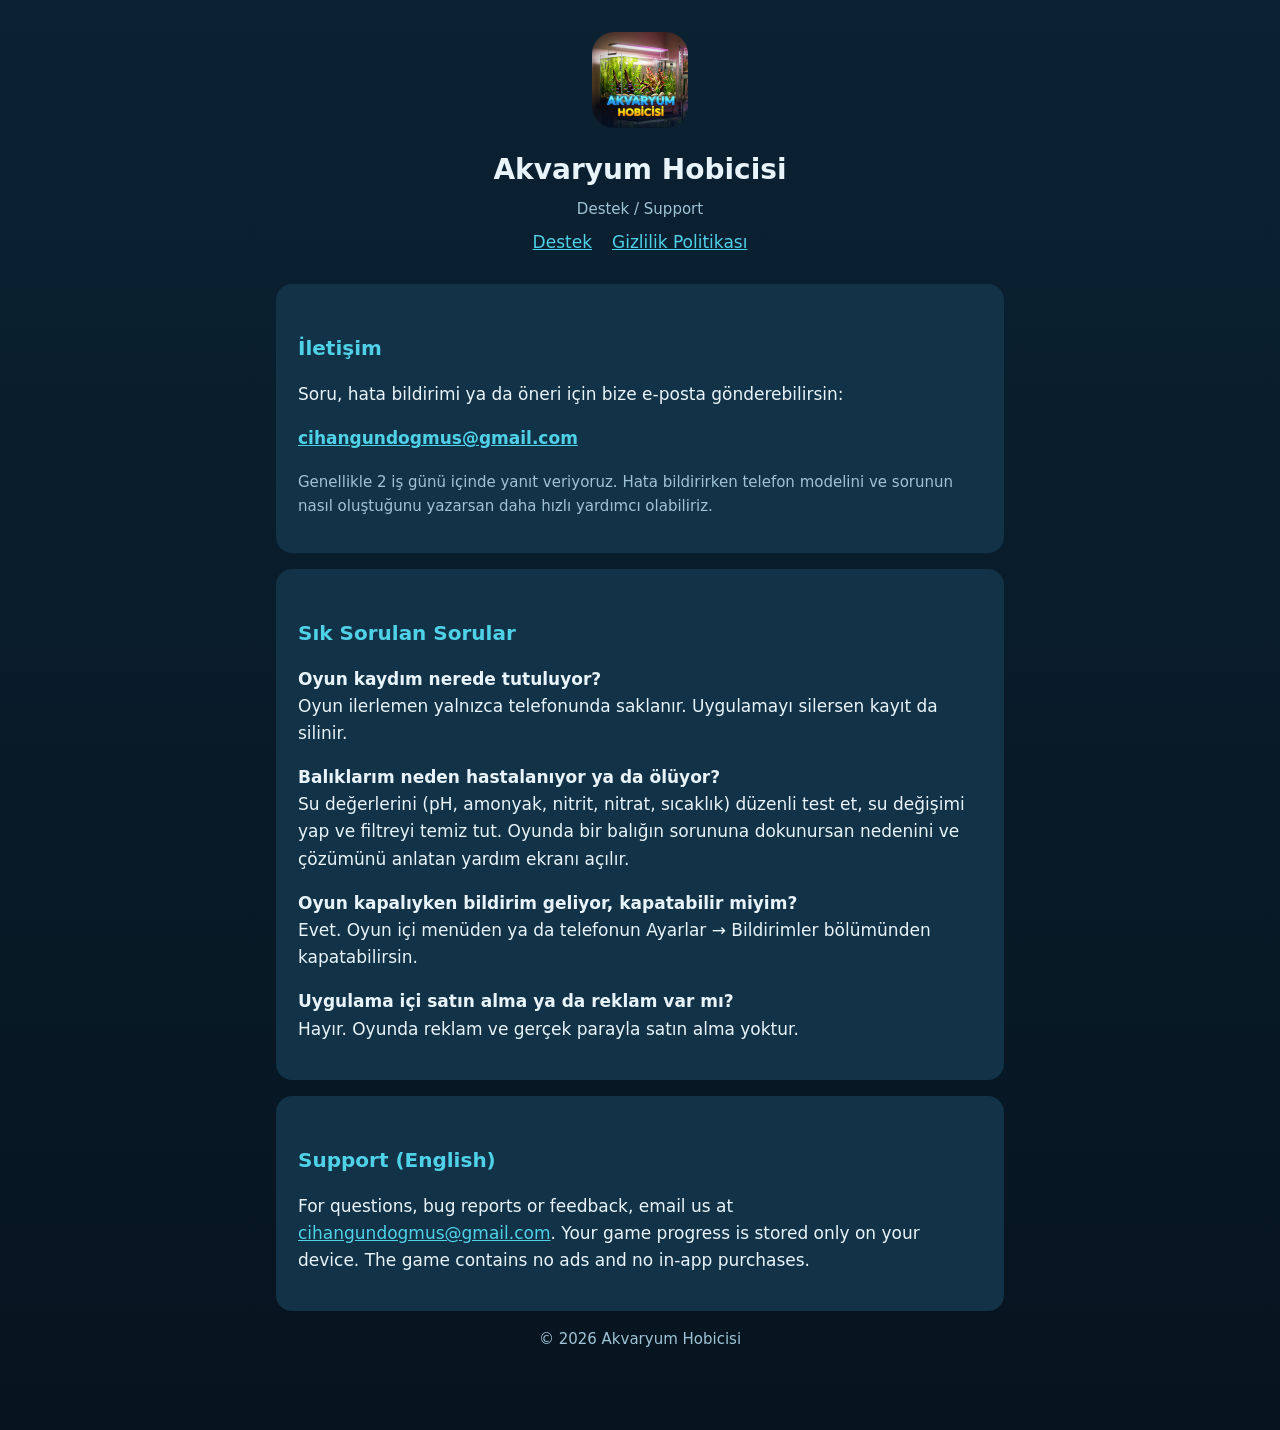
==== index.html @ 43b0ea5a "Destek ve gizlilik sayfalari Co-Authored-By: Claude Opus 5.5 <noreply@anthropic.com>" ====
<!doctype html>
<html lang="tr"><head><meta charset="utf-8"><meta name="viewport" content="width=device-width,initial-scale=1">
<title>Akvaryum Hobicisi – Destek</title><link rel="stylesheet" href="style.css"></head>
<body><main>
<header><img src="icon.png" alt="Akvaryum Hobicisi"><h1>Akvaryum Hobicisi</h1>
<div class="muted">Destek / Support</div>
<nav><a href="index.html">Destek</a><a href="gizlilik.html">Gizlilik Politikası</a></nav></header>

<div class="card">
<h2>İletişim</h2>
<p>Soru, hata bildirimi ya da öneri için bize e-posta gönderebilirsin:</p>
<p><b><a href="mailto:cihangundogmus@gmail.com">cihangundogmus@gmail.com</a></b></p>
<p class="muted">Genellikle 2 iş günü içinde yanıt veriyoruz. Hata bildirirken telefon modelini ve sorunun nasıl oluştuğunu yazarsan daha hızlı yardımcı olabiliriz.</p>
</div>

<div class="card">
<h2>Sık Sorulan Sorular</h2>
<p><b>Oyun kaydım nerede tutuluyor?</b><br>Oyun ilerlemen yalnızca telefonunda saklanır. Uygulamayı silersen kayıt da silinir.</p>
<p><b>Balıklarım neden hastalanıyor ya da ölüyor?</b><br>Su değerlerini (pH, amonyak, nitrit, nitrat, sıcaklık) düzenli test et, su değişimi yap ve filtreyi temiz tut. Oyunda bir balığın sorununa dokunursan nedenini ve çözümünü anlatan yardım ekranı açılır.</p>
<p><b>Oyun kapalıyken bildirim geliyor, kapatabilir miyim?</b><br>Evet. Oyun içi menüden ya da telefonun Ayarlar → Bildirimler bölümünden kapatabilirsin.</p>
<p><b>Uygulama içi satın alma ya da reklam var mı?</b><br>Hayır. Oyunda reklam ve gerçek parayla satın alma yoktur.</p>
</div>

<div class="card">
<h2>Support (English)</h2>
<p>For questions, bug reports or feedback, email us at <a href="mailto:cihangundogmus@gmail.com">cihangundogmus@gmail.com</a>. Your game progress is stored only on your device. The game contains no ads and no in-app purchases.</p>
</div>
<p class="muted" style="text-align:center">© 2026 Akvaryum Hobicisi</p>
</main></body></html>
---- style.css ----
:root{--bg:#0b2233;--card:#123247;--text:#e8f4fa;--muted:#9fc3d6;--accent:#4fd1e8}
*{box-sizing:border-box}
body{margin:0;background:linear-gradient(#0b2233,#06141f);color:var(--text);font:17px/1.6 system-ui,-apple-system,"Segoe UI",Roboto,sans-serif}
main{max-width:760px;margin:0 auto;padding:32px 16px 64px}
header{text-align:center;margin-bottom:28px}
header img{width:96px;height:96px;border-radius:22px}
h1{margin:12px 0 4px;font-size:28px}
h2{color:var(--accent);font-size:20px;margin-top:28px}
.card{background:var(--card);border-radius:16px;padding:20px 22px;margin:16px 0}
a{color:var(--accent)}
.muted{color:var(--muted);font-size:15px}
nav{text-align:center;margin:8px 0 0}
nav a{margin:0 10px}
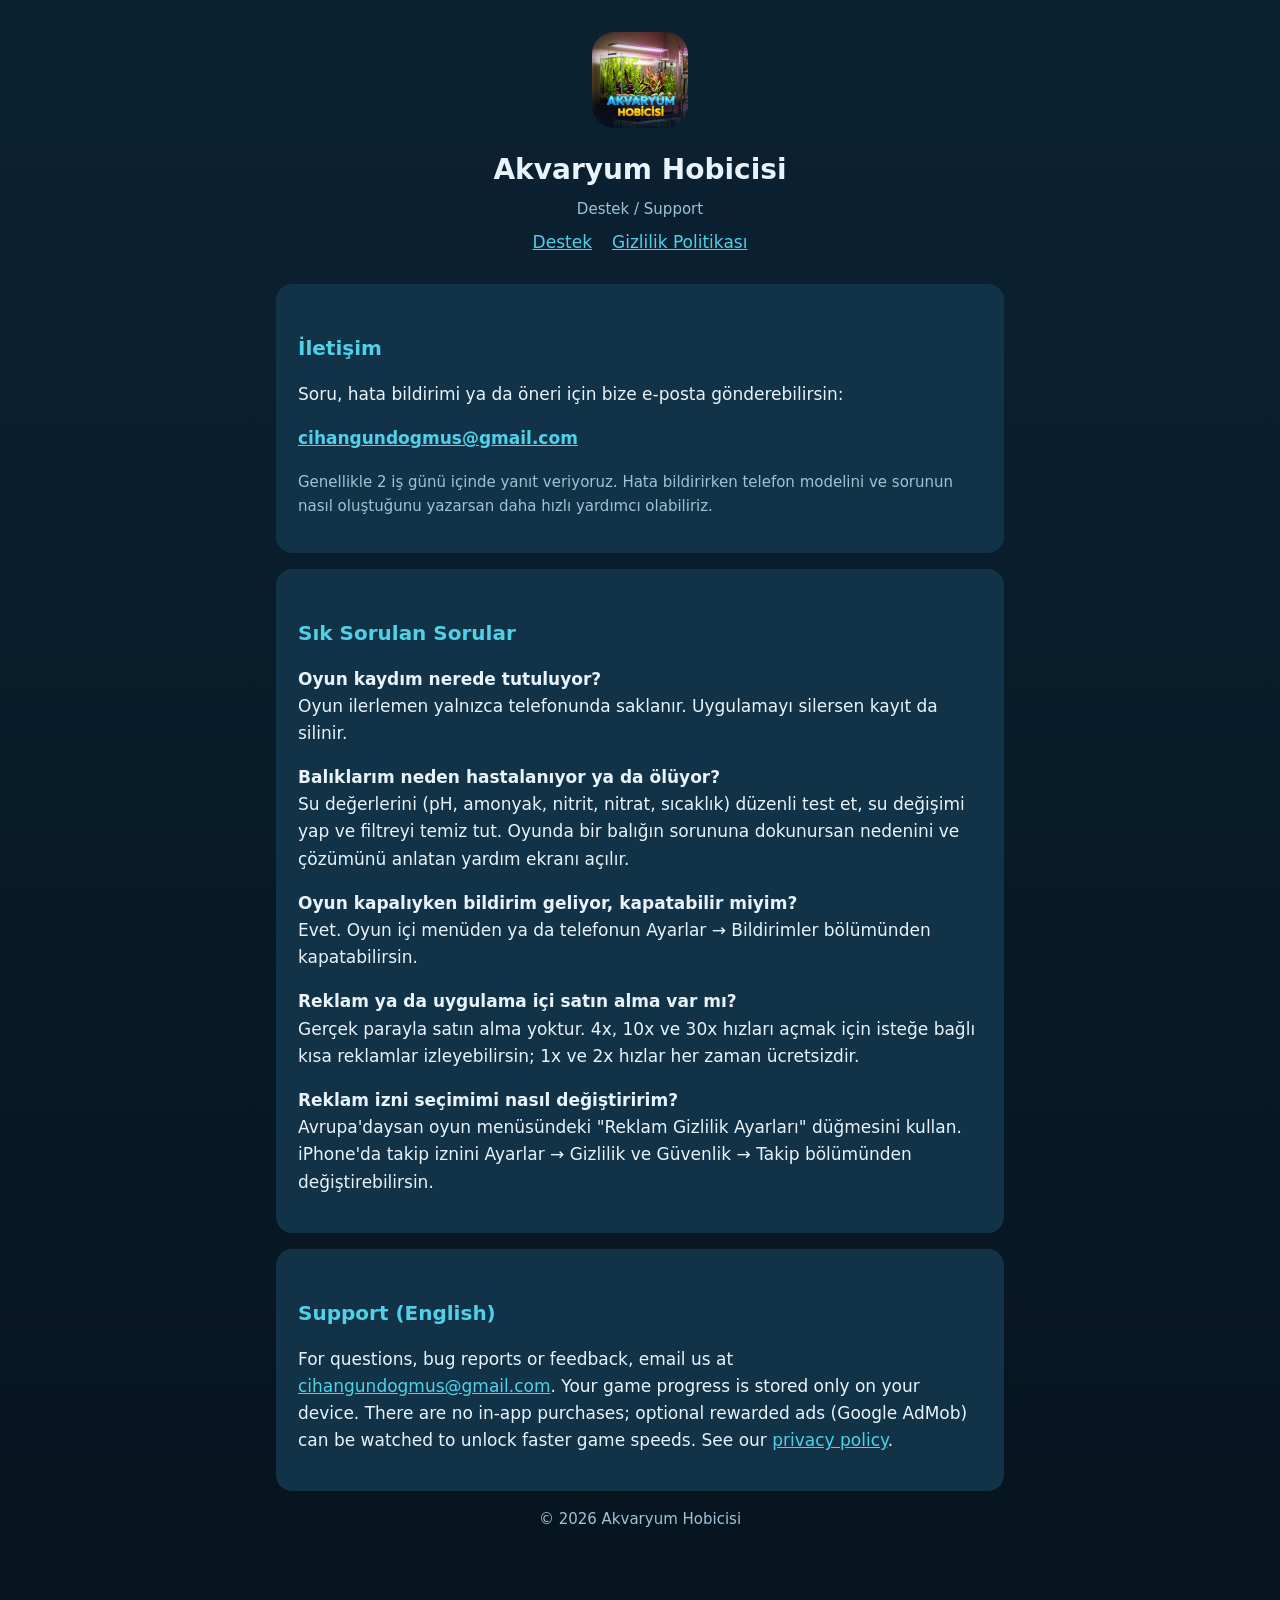
==== commit 1c2e3328: "Gizlilik politikasina AdMob reklam bolumu eklendi Co-Authored-By: Claude Opus 5.5 <noreply@anthropic" ====
--- a/index.html
+++ b/index.html
@@ -18,12 +18,13 @@
 <p><b>Oyun kaydım nerede tutuluyor?</b><br>Oyun ilerlemen yalnızca telefonunda saklanır. Uygulamayı silersen kayıt da silinir.</p>
 <p><b>Balıklarım neden hastalanıyor ya da ölüyor?</b><br>Su değerlerini (pH, amonyak, nitrit, nitrat, sıcaklık) düzenli test et, su değişimi yap ve filtreyi temiz tut. Oyunda bir balığın sorununa dokunursan nedenini ve çözümünü anlatan yardım ekranı açılır.</p>
 <p><b>Oyun kapalıyken bildirim geliyor, kapatabilir miyim?</b><br>Evet. Oyun içi menüden ya da telefonun Ayarlar → Bildirimler bölümünden kapatabilirsin.</p>
-<p><b>Uygulama içi satın alma ya da reklam var mı?</b><br>Hayır. Oyunda reklam ve gerçek parayla satın alma yoktur.</p>
+<p><b>Reklam ya da uygulama içi satın alma var mı?</b><br>Gerçek parayla satın alma yoktur. 4x, 10x ve 30x hızları açmak için isteğe bağlı kısa reklamlar izleyebilirsin; 1x ve 2x hızlar her zaman ücretsizdir.</p>
+<p><b>Reklam izni seçimimi nasıl değiştiririm?</b><br>Avrupa'daysan oyun menüsündeki "Reklam Gizlilik Ayarları" düğmesini kullan. iPhone'da takip iznini Ayarlar → Gizlilik ve Güvenlik → Takip bölümünden değiştirebilirsin.</p>
 </div>
 
 <div class="card">
 <h2>Support (English)</h2>
-<p>For questions, bug reports or feedback, email us at <a href="mailto:cihangundogmus@gmail.com">cihangundogmus@gmail.com</a>. Your game progress is stored only on your device. The game contains no ads and no in-app purchases.</p>
+<p>For questions, bug reports or feedback, email us at <a href="mailto:cihangundogmus@gmail.com">cihangundogmus@gmail.com</a>. Your game progress is stored only on your device. There are no in-app purchases; optional rewarded ads (Google AdMob) can be watched to unlock faster game speeds. See our <a href="gizlilik.html">privacy policy</a>.</p>
 </div>
 <p class="muted" style="text-align:center">© 2026 Akvaryum Hobicisi</p>
 </main></body></html>
